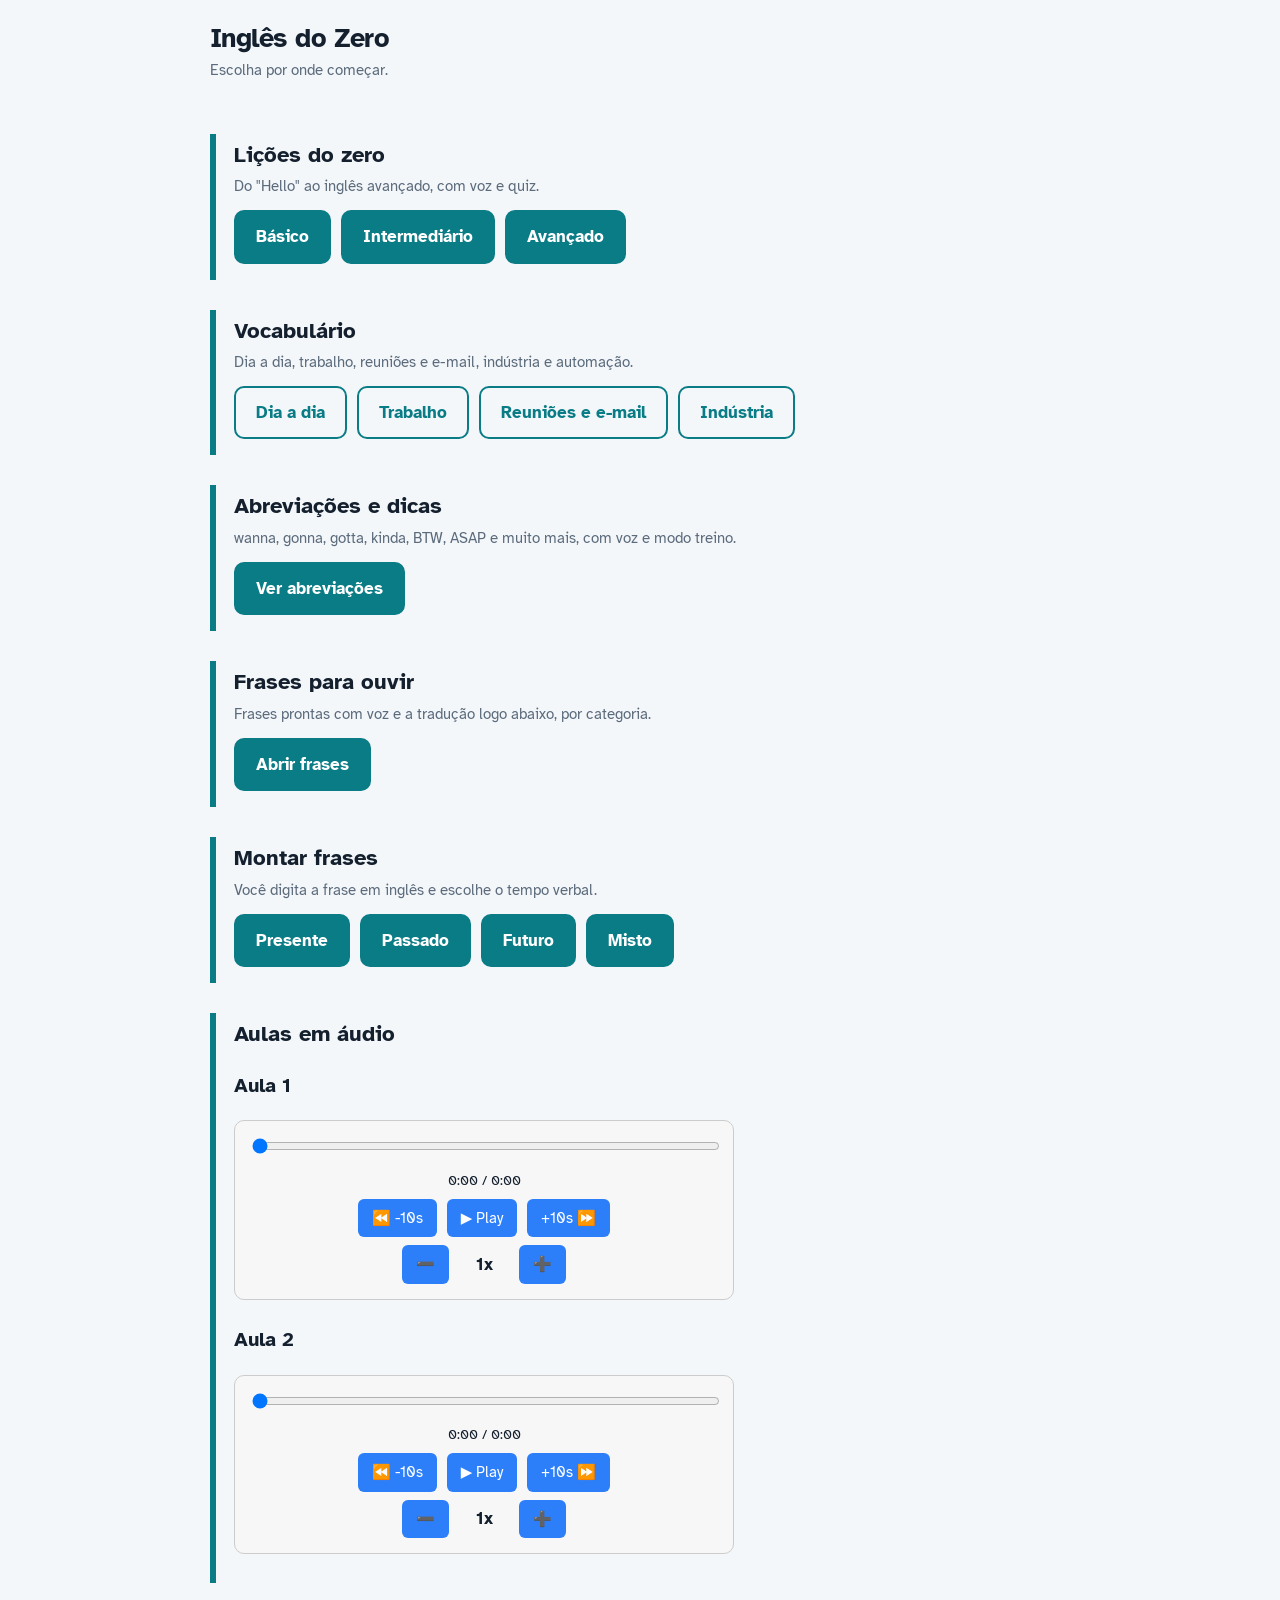
==== index.html @ e6527d2a "Update index.html" ====
<!doctype html>
<html lang="pt-BR">
<head>
<meta charset="utf-8">
<meta name="viewport" content="width=device-width, initial-scale=1, viewport-fit=cover">
<title>Inglês</title>
<link href="https://fonts.googleapis.com/css2?family=Atkinson+Hyperlegible:wght@400;700&display=swap" rel="stylesheet">
<link rel="stylesheet" href="ingles.css">
<style>
  .player {
    width: 100%;
    max-width: 500px;
    padding: 15px;
    margin-bottom: 25px;
    border: 1px solid #ccc;
    border-radius: 10px;
    background: #f7f7f7;
    box-sizing: border-box;
  }
  .player .progresso { width: 100%; cursor: pointer; }
  .player .tempo { text-align: center; margin: 8px 0; font-size: 14px; }
  .player .botoes, .player .velocidade {
    display: flex;
    justify-content: center;
    align-items: center;
    gap: 10px;
    margin-top: 8px;
  }
  .player button {
    padding: 8px 14px;
    border: none;
    border-radius: 6px;
    background: #2d7ff9;
    color: #fff;
    font-size: 15px;
    cursor: pointer;
  }
  .player button:hover { background: #1b63cc; }
  .player .vel { min-width: 50px; text-align: center; font-weight: bold; }
</style>
</head>
<body>
<header class="top"><div><h1>Inglês do Zero</h1><p class="sub">Escolha por onde começar.</p></div></header>
<div class="page">
  <section class="blk">
    <h2>Lições do zero</h2>
    <p class="sub">Do "Hello" ao inglês avançado, com voz e quiz.</p>
    <div class="bar">
      <a class="btn" href="ingles-do-zero.html#nivel0">Básico</a>
      <a class="btn" href="ingles-do-zero.html#nivel1">Intermediário</a>
      <a class="btn" href="ingles-do-zero.html#nivel2">Avançado</a>
    </div>
  </section>
  <section class="blk">
    <h2>Vocabulário</h2>
    <p class="sub">Dia a dia, trabalho, reuniões e e-mail, indústria e automação.</p>
    <div class="bar">
      <a class="btn alt" href="vocabulario.html#0">Dia a dia</a>
      <a class="btn alt" href="vocabulario.html#1">Trabalho</a>
      <a class="btn alt" href="vocabulario.html#2">Reuniões e e-mail</a>
      <a class="btn alt" href="vocabulario.html#3">Indústria</a>
    </div>
  </section>

  <section class="blk">
    <h2>Abreviações e dicas</h2>
    <p class="sub">wanna, gonna, gotta, kinda, BTW, ASAP e muito mais, com voz e modo treino.</p>
    <div class="bar"><a class="btn" href="abreviacoes.html">Ver abreviações</a></div>
  </section>

  <section class="blk">
    <h2>Frases para ouvir</h2>
    <p class="sub">Frases prontas com voz e a tradução logo abaixo, por categoria.</p>
    <div class="bar"><a class="btn" href="mil-frases.html">Abrir frases</a></div>
  </section>
  <section class="blk">
    <h2>Montar frases</h2>
    <p class="sub">Você digita a frase em inglês e escolhe o tempo verbal.</p>
    <div class="bar">
      <a class="btn" href="frases.html#presente">Presente</a>
      <a class="btn" href="frases.html#passado">Passado</a>
      <a class="btn" href="frases.html#futuro">Futuro</a>
      <a class="btn" href="frases.html#misto">Misto</a>
    </div>
  </section>

  <section class="blk">
    <h2>Aulas em áudio</h2>

    <h3>Aula 1</h3>
    <audio id="audio1" src="audios/aula1_leve.mp3" preload="metadata"></audio>
    <div class="player" data-audio="audio1">
      <input type="range" class="progresso" min="0" max="100" value="0" step="0.1">
      <div class="tempo"><span class="atual">0:00</span> / <span class="total">0:00</span></div>
      <div class="botoes">
        <button class="recuar">⏪ -10s</button>
        <button class="play">▶ Play</button>
        <button class="avancar">+10s ⏩</button>
      </div>
      <div class="velocidade">
        <button class="menos">➖</button>
        <span class="vel">1x</span>
        <button class="mais">➕</button>
      </div>
    </div>

    <h3>Aula 2</h3>
    <audio id="audio2" src="audios/aula2_leve.mp3" preload="metadata"></audio>
    <div class="player" data-audio="audio2">
      <input type="range" class="progresso" min="0" max="100" value="0" step="0.1">
      <div class="tempo"><span class="atual">0:00</span> / <span class="total">0:00</span></div>
      <div class="botoes">
        <button class="recuar">⏪ -10s</button>
        <button class="play">▶ Play</button>
        <button class="avancar">+10s ⏩</button>
      </div>
      <div class="velocidade">
        <button class="menos">➖</button>
        <span class="vel">1x</span>
        <button class="mais">➕</button>
      </div>
    </div>
  </section>
</div>

<script>
  function formatar(seg) {
    if (isNaN(seg)) return "0:00";
    const m = Math.floor(seg / 60);
    const s = Math.floor(seg % 60).toString().padStart(2, "0");
    return m + ":" + s;
  }

  document.querySelectorAll(".player").forEach(function (player) {
    const audio = document.getElementById(player.dataset.audio);
    const btnPlay = player.querySelector(".play");
    const btnRecuar = player.querySelector(".recuar");
    const btnAvancar = player.querySelector(".avancar");
    const btnMais = player.querySelector(".mais");
    const btnMenos = player.querySelector(".menos");
    const spanVel = player.querySelector(".vel");
    const barra = player.querySelector(".progresso");
    const spanAtual = player.querySelector(".atual");
    const spanTotal = player.querySelector(".total");

    // Play / Pause (pausa os outros áudios ao tocar este)
    btnPlay.addEventListener("click", function () {
      if (audio.paused) {
        document.querySelectorAll("audio").forEach(function (a) { if (a !== audio) a.pause(); });
        audio.play();
      } else {
        audio.pause();
      }
    });
    audio.addEventListener("play", function () { btnPlay.textContent = "⏸ Pause"; });
    audio.addEventListener("pause", function () { btnPlay.textContent = "▶ Play"; });

    // Recuar / Avançar 10 segundos
    btnRecuar.addEventListener("click", function () {
      audio.currentTime = Math.max(0, audio.currentTime - 10);
    });
    btnAvancar.addEventListener("click", function () {
      audio.currentTime = Math.min(audio.duration || 0, audio.currentTime + 10);
    });

    // Velocidade: 0.5x a 3x, de 0.25 em 0.25
    function mudarVelocidade(delta) {
      let nova = audio.playbackRate + delta;
      nova = Math.min(3, Math.max(0.5, nova));
      audio.playbackRate = nova;
      spanVel.textContent = parseFloat(nova.toFixed(2)) + "x";
    }
    btnMais.addEventListener("click", function () { mudarVelocidade(0.25); });
    btnMenos.addEventListener("click", function () { mudarVelocidade(-0.25); });

    // Barra de progresso e tempo
    audio.addEventListener("loadedmetadata", function () {
      spanTotal.textContent = formatar(audio.duration);
    });
    audio.addEventListener("timeupdate", function () {
      if (audio.duration) barra.value = (audio.currentTime / audio.duration) * 100;
      spanAtual.textContent = formatar(audio.currentTime);
    });
    barra.addEventListener("input", function () {
      if (audio.duration) audio.currentTime = (barra.value / 100) * audio.duration;
    });
  });
</script>
</body>
</html>
---- ingles.css ----
:root{--bg:#f4f7fa;--card:#fff;--ink:#14202e;--mute:#5b6b7c;--line:#d8e0e8;--acc:#0a7c86;--accw:#fff;--ok:#1d8a4e;--bad:#c0392b;--hl:#e3f3f4}
@media (prefers-color-scheme:dark){:root{--bg:#0f1720;--card:#18232f;--ink:#e8eef4;--mute:#9aabbb;--line:#2a3846;--acc:#3cc1cb;--accw:#06232a;--ok:#4cc27f;--bad:#ff7a6b;--hl:#183a40}}
*{box-sizing:border-box}
html{scroll-padding-top:env(safe-area-inset-top,0px)}
body{margin:0;padding-top:env(safe-area-inset-top,0px);padding-bottom:env(safe-area-inset-bottom,0px);background:var(--bg);color:var(--ink);font:17px/1.5 "Atkinson Hyperlegible",system-ui,sans-serif}
.top{max-width:900px;margin:auto;padding:18px 20px 6px;display:flex;flex-wrap:wrap;gap:12px;align-items:center;justify-content:space-between}
.page{max-width:900px;margin:auto;padding:8px 20px 40px}
h1{margin:0;font-size:1.7rem;letter-spacing:-.02em}
h2{margin:0 0 4px;font-size:1.4rem}
.sub{color:var(--mute);margin:0 0 8px;font-size:.95rem}
button,a{font:inherit;cursor:pointer;color:inherit}
:focus-visible{outline:3px solid var(--acc);outline-offset:2px}
.card{background:var(--card);border:1px solid var(--line);border-radius:14px;padding:22px}
.tog{display:inline-block;text-decoration:none;border:1px solid var(--line);background:var(--card);border-radius:999px;padding:8px 14px}
.tog[aria-pressed=true]{background:var(--acc);color:var(--accw);border-color:var(--acc)}
.btn{display:inline-block;text-decoration:none;border:2px solid var(--acc);background:var(--acc);color:var(--accw);padding:12px 20px;border-radius:10px;font-weight:700}
.btn.alt{background:none;color:var(--acc)}
.bar{display:flex;gap:10px;flex-wrap:wrap;margin:12px 0}
.row{display:flex;align-items:center;gap:14px;padding:12px 0;border-top:1px solid var(--line)}
.sp{flex:none;width:46px;height:46px;border-radius:50%;border:2px solid var(--acc);background:none;color:var(--acc);font-size:1.1rem}
.sp:hover{background:var(--acc);color:var(--accw)}
.en{font-size:1.3rem;font-weight:700}
.pt{color:var(--mute);font-size:.95rem}
.pr{color:var(--acc);font-size:.95rem}
.lnk{border:0;background:none;color:var(--acc);text-decoration:underline;padding:0}
.tip{background:var(--hl);border-left:4px solid var(--acc);padding:10px 14px;margin:14px 0;border-radius:0 8px 8px 0;font-size:.95rem}
.blk{border-left:6px solid var(--acc);padding:4px 0 4px 18px;margin:30px 0}
.big{font-size:2rem;font-weight:700;margin:14px 0}
input[type=text]{width:100%;font:inherit;font-size:1.15rem;padding:14px;border:2px solid var(--line);border-radius:10px;background:var(--bg);color:var(--ink)}
.fb{margin:14px 0;font-weight:700;min-height:1.5em}
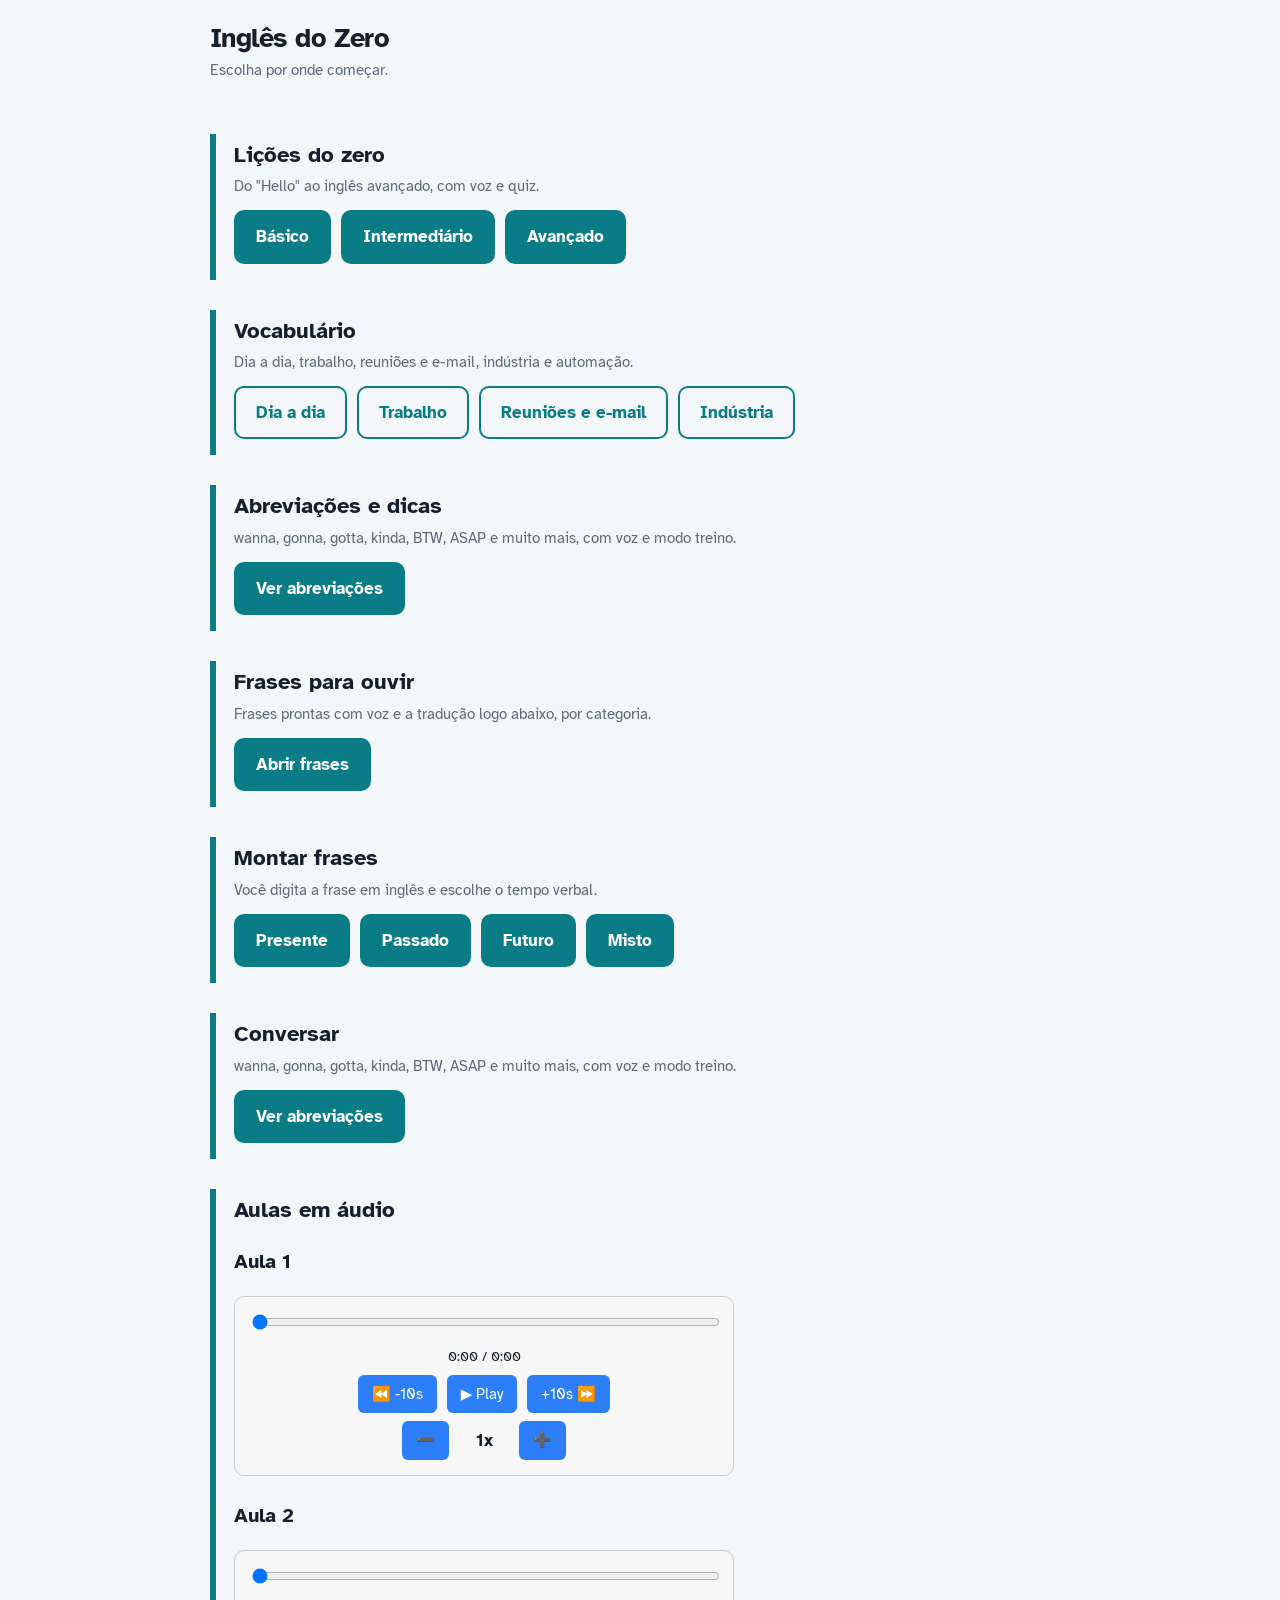
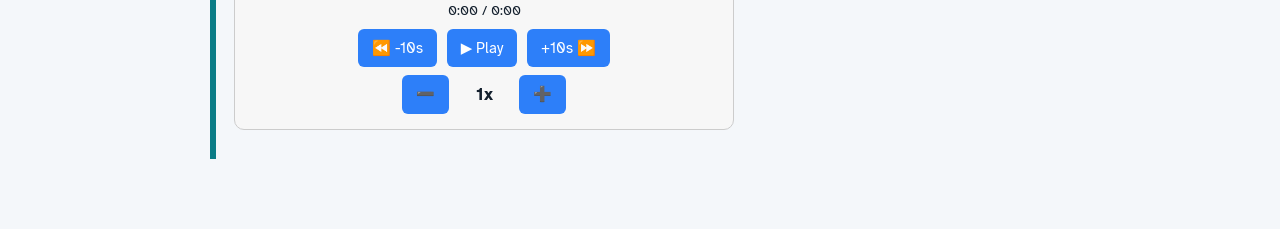
==== commit ba13c0bc: "Update index.html" ====
--- a/index.html
+++ b/index.html
@@ -82,6 +82,12 @@
       <a class="btn" href="frases.html#futuro">Futuro</a>
       <a class="btn" href="frases.html#misto">Misto</a>
     </div>
+  </section>
+
+    <section class="blk">
+    <h2>Conversar</h2>
+    <p class="sub">wanna, gonna, gotta, kinda, BTW, ASAP e muito mais, com voz e modo treino.</p>
+    <div class="bar"><a class="btn" href="conversa.html">Ver abreviações</a></div>
   </section>
 
   <section class="blk">
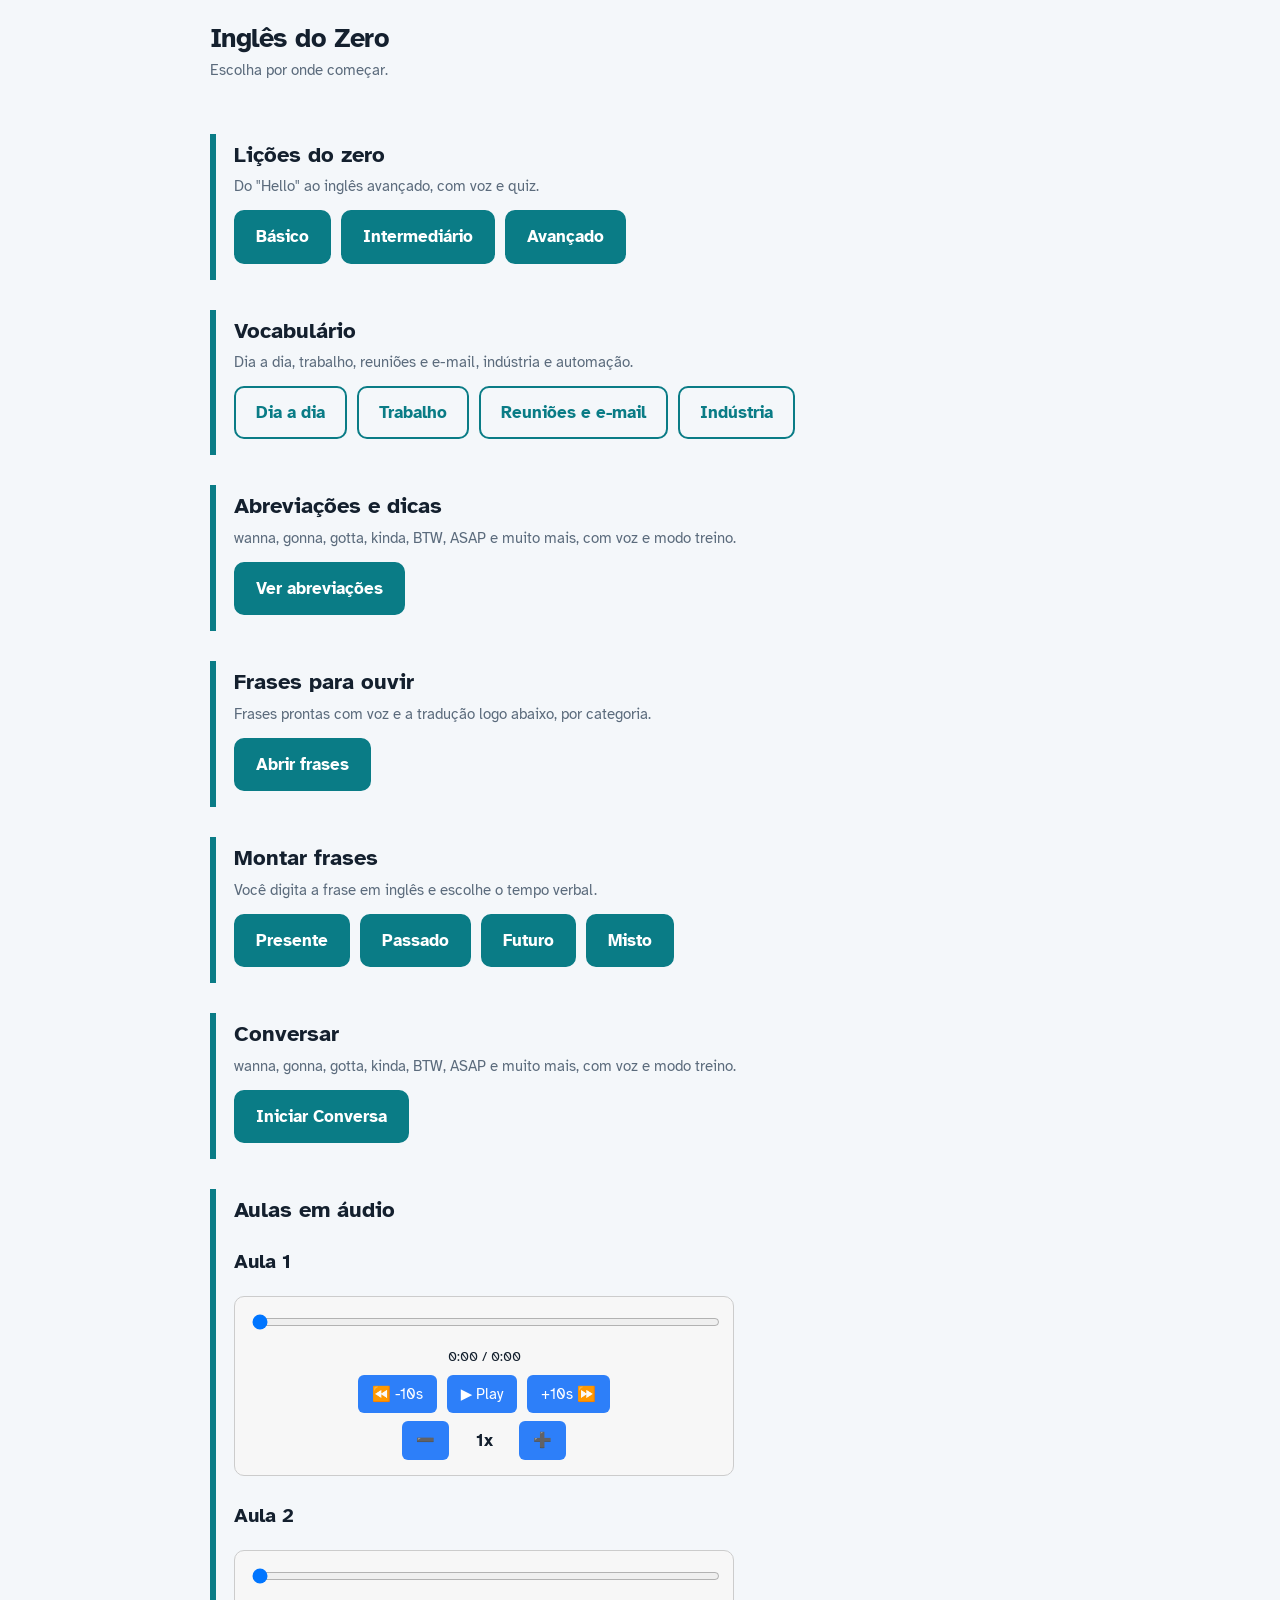
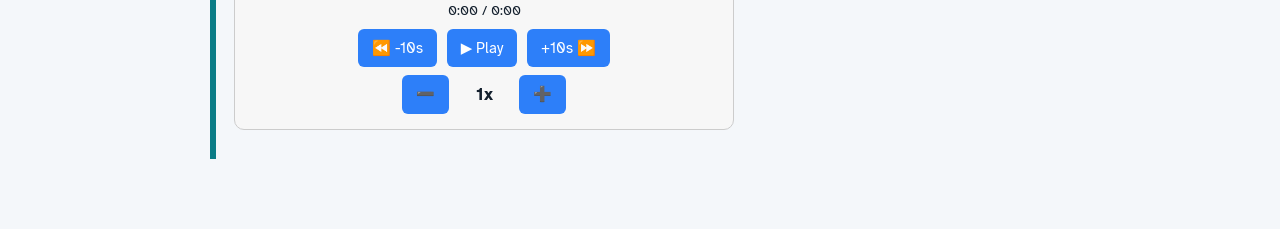
==== commit bd091d3f: "Update index.html" ====
--- a/index.html
+++ b/index.html
@@ -87,7 +87,7 @@
     <section class="blk">
     <h2>Conversar</h2>
     <p class="sub">wanna, gonna, gotta, kinda, BTW, ASAP e muito mais, com voz e modo treino.</p>
-    <div class="bar"><a class="btn" href="conversa.html">Ver abreviações</a></div>
+    <div class="bar"><a class="btn" href="conversa.html">Iniciar Conversa</a></div>
   </section>
 
   <section class="blk">
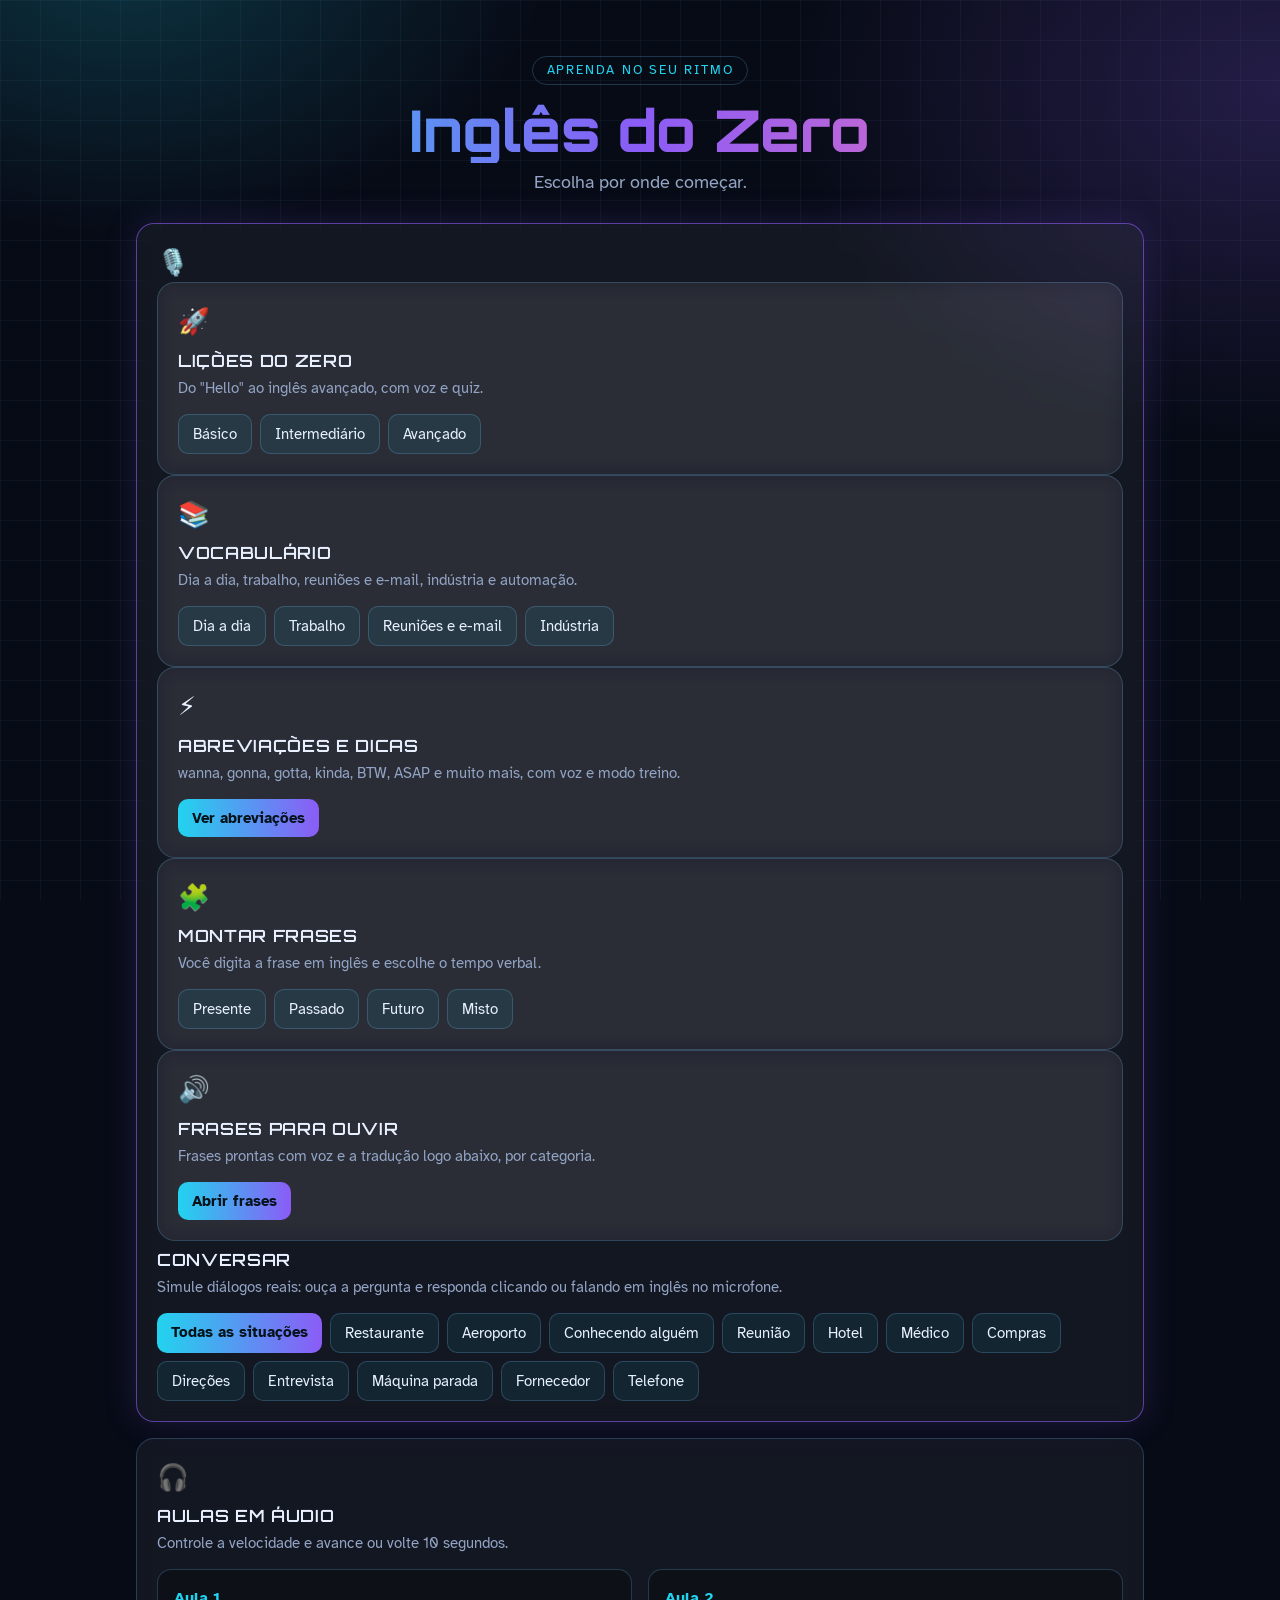
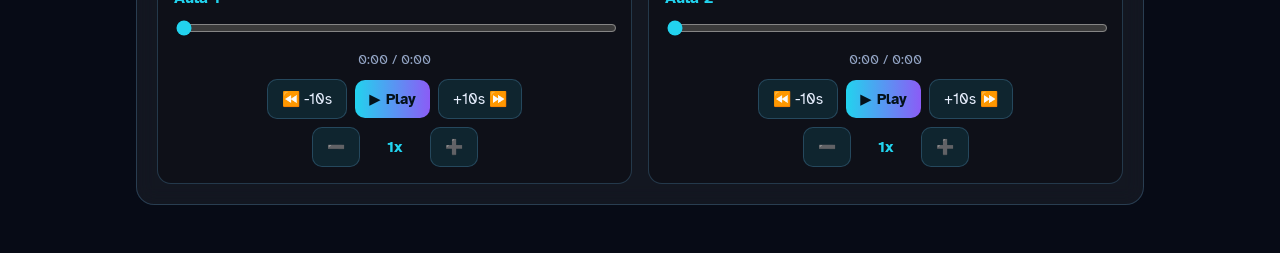
==== commit b21ca283: "Update index.html" ====
--- a/index.html
+++ b/index.html
@@ -3,189 +3,226 @@
 <head>
 <meta charset="utf-8">
 <meta name="viewport" content="width=device-width, initial-scale=1, viewport-fit=cover">
-<title>Inglês</title>
-<link href="https://fonts.googleapis.com/css2?family=Atkinson+Hyperlegible:wght@400;700&display=swap" rel="stylesheet">
-<link rel="stylesheet" href="ingles.css">
+<title>Inglês do Zero</title>
+<link href="https://fonts.googleapis.com/css2?family=Atkinson+Hyperlegible:wght@400;700&family=Orbitron:wght@600;800&display=swap" rel="stylesheet">
 <style>
-  .player {
-    width: 100%;
-    max-width: 500px;
-    padding: 15px;
-    margin-bottom: 25px;
-    border: 1px solid #ccc;
-    border-radius: 10px;
-    background: #f7f7f7;
-    box-sizing: border-box;
-  }
-  .player .progresso { width: 100%; cursor: pointer; }
-  .player .tempo { text-align: center; margin: 8px 0; font-size: 14px; }
-  .player .botoes, .player .velocidade {
-    display: flex;
-    justify-content: center;
-    align-items: center;
-    gap: 10px;
-    margin-top: 8px;
-  }
+  :root { --bg:#070b16; --glass:rgba(255,255,255,.05); --line:rgba(120,200,255,.22); --text:#e8f0ff; --muted:#93a4c4; --c1:#22d3ee; --c2:#8b5cf6; --c3:#f472b6; }
+  * { box-sizing: border-box; }
+  html, body { margin: 0; }
+  body {
+    font-family: "Atkinson Hyperlegible", system-ui, sans-serif; color: var(--text); line-height: 1.5;
+    background:
+      radial-gradient(600px 400px at 10% -5%, rgba(34,211,238,.20), transparent 70%),
+      radial-gradient(700px 500px at 100% 10%, rgba(139,92,246,.22), transparent 70%),
+      linear-gradient(rgba(120,200,255,.05) 1px, transparent 1px) 0 0/40px 40px,
+      linear-gradient(90deg, rgba(120,200,255,.05) 1px, transparent 1px) 0 0/40px 40px,
+      var(--bg);
+    background-attachment: fixed;
+    padding: env(safe-area-inset-top,0) 0 env(safe-area-inset-bottom,0);
+  }
+  .wrap { max-width: 1040px; margin: 0 auto; padding: 20px 16px 48px; }
+  .hero { text-align: center; padding: 36px 0 28px; }
+  .tag { display: inline-block; padding: 4px 14px; border: 1px solid var(--line); border-radius: 99px; color: var(--c1); font-size: .8rem; letter-spacing: .14em; text-transform: uppercase; }
+  h1 { font-family: Orbitron, sans-serif; font-weight: 800; font-size: clamp(2rem, 7vw, 3.6rem); margin: 14px 0 6px; line-height: 1.1;
+       background: linear-gradient(90deg, var(--c1), var(--c2), var(--c3)); -webkit-background-clip: text; background-clip: text; color: transparent; }
+  .hero p { margin: 0; color: var(--muted); font-size: 1.1rem; }
+
+  .grid { display: grid; gap: 16px; grid-template-columns: repeat(auto-fit, minmax(280px, 1fr)); }
+  .card {
+    position: relative; padding: 20px; border-radius: 18px; border: 1px solid var(--line);
+    background: var(--glass); backdrop-filter: blur(10px); -webkit-backdrop-filter: blur(10px);
+    transition: transform .2s, border-color .2s, box-shadow .2s;
+  }
+  .card:hover { transform: translateY(-3px); border-color: var(--c1); box-shadow: 0 0 28px rgba(34,211,238,.18); }
+  .card.wide { grid-column: 1 / -1; }
+  .card.feat { border-color: rgba(139,92,246,.6); box-shadow: 0 0 34px rgba(139,92,246,.18); }
+  .ico { font-size: 1.6rem; }
+  h2 { font-family: Orbitron, sans-serif; font-weight: 600; font-size: 1.05rem; letter-spacing: .04em; margin: 6px 0 4px; }
+  .sub { margin: 0 0 14px; color: var(--muted); font-size: .95rem; }
+  .chips { display: flex; flex-wrap: wrap; gap: 8px; }
+  .chip {
+    padding: 8px 14px; border-radius: 10px; text-decoration: none; color: var(--text); font-size: .92rem;
+    border: 1px solid var(--line); background: rgba(34,211,238,.08); transition: background .2s, color .2s;
+  }
+  .chip:hover { background: var(--c1); color: #04121a; }
+  .chip.main { background: linear-gradient(90deg, var(--c1), var(--c2)); border: none; color: #04121a; font-weight: 700; }
+  a:focus-visible, button:focus-visible { outline: 3px solid var(--c1); outline-offset: 2px; }
+
+  .players { display: grid; gap: 16px; grid-template-columns: repeat(auto-fit, minmax(280px, 1fr)); }
+  .player { padding: 16px; border-radius: 14px; border: 1px solid var(--line); background: rgba(0,0,0,.25); }
+  .player h3 { margin: 0 0 8px; font-size: 1rem; color: var(--c1); }
+  .player .progresso { width: 100%; accent-color: var(--c1); cursor: pointer; }
+  .player .tempo { text-align: center; margin: 6px 0; font-size: .9rem; color: var(--muted); }
+  .player .botoes, .player .velocidade { display: flex; justify-content: center; align-items: center; gap: 8px; margin-top: 8px; flex-wrap: wrap; }
   .player button {
-    padding: 8px 14px;
-    border: none;
-    border-radius: 6px;
-    background: #2d7ff9;
-    color: #fff;
-    font-size: 15px;
-    cursor: pointer;
-  }
-  .player button:hover { background: #1b63cc; }
-  .player .vel { min-width: 50px; text-align: center; font-weight: bold; }
+    padding: 8px 14px; border-radius: 10px; border: 1px solid var(--line); background: rgba(34,211,238,.1);
+    color: var(--text); font: inherit; font-size: .92rem; cursor: pointer;
+  }
+  .player button:hover { background: var(--c1); color: #04121a; }
+  .player .play { background: linear-gradient(90deg, var(--c1), var(--c2)); border: none; color: #04121a; font-weight: 700; }
+  .player .vel { min-width: 54px; text-align: center; font-weight: 700; color: var(--c1); }
+  @media (prefers-reduced-motion: reduce) { .card { transition: none; } }
 </style>
 </head>
 <body>
-<header class="top"><div><h1>Inglês do Zero</h1><p class="sub">Escolha por onde começar.</p></div></header>
-<div class="page">
-  <section class="blk">
-    <h2>Lições do zero</h2>
-    <p class="sub">Do "Hello" ao inglês avançado, com voz e quiz.</p>
-    <div class="bar">
-      <a class="btn" href="ingles-do-zero.html#nivel0">Básico</a>
-      <a class="btn" href="ingles-do-zero.html#nivel1">Intermediário</a>
-      <a class="btn" href="ingles-do-zero.html#nivel2">Avançado</a>
-    </div>
-  </section>
-  <section class="blk">
-    <h2>Vocabulário</h2>
-    <p class="sub">Dia a dia, trabalho, reuniões e e-mail, indústria e automação.</p>
-    <div class="bar">
-      <a class="btn alt" href="vocabulario.html#0">Dia a dia</a>
-      <a class="btn alt" href="vocabulario.html#1">Trabalho</a>
-      <a class="btn alt" href="vocabulario.html#2">Reuniões e e-mail</a>
-      <a class="btn alt" href="vocabulario.html#3">Indústria</a>
-    </div>
-  </section>
-
-  <section class="blk">
-    <h2>Abreviações e dicas</h2>
-    <p class="sub">wanna, gonna, gotta, kinda, BTW, ASAP e muito mais, com voz e modo treino.</p>
-    <div class="bar"><a class="btn" href="abreviacoes.html">Ver abreviações</a></div>
-  </section>
-
-  <section class="blk">
-    <h2>Frases para ouvir</h2>
-    <p class="sub">Frases prontas com voz e a tradução logo abaixo, por categoria.</p>
-    <div class="bar"><a class="btn" href="mil-frases.html">Abrir frases</a></div>
-  </section>
-  <section class="blk">
-    <h2>Montar frases</h2>
-    <p class="sub">Você digita a frase em inglês e escolhe o tempo verbal.</p>
-    <div class="bar">
-      <a class="btn" href="frases.html#presente">Presente</a>
-      <a class="btn" href="frases.html#passado">Passado</a>
-      <a class="btn" href="frases.html#futuro">Futuro</a>
-      <a class="btn" href="frases.html#misto">Misto</a>
-    </div>
-  </section>
-
-    <section class="blk">
-    <h2>Conversar</h2>
-    <p class="sub">wanna, gonna, gotta, kinda, BTW, ASAP e muito mais, com voz e modo treino.</p>
-    <div class="bar"><a class="btn" href="conversa.html">Iniciar Conversa</a></div>
-  </section>
-
-  <section class="blk">
-    <h2>Aulas em áudio</h2>
-
-    <h3>Aula 1</h3>
-    <audio id="audio1" src="audios/aula1_leve.mp3" preload="metadata"></audio>
-    <div class="player" data-audio="audio1">
-      <input type="range" class="progresso" min="0" max="100" value="0" step="0.1">
-      <div class="tempo"><span class="atual">0:00</span> / <span class="total">0:00</span></div>
-      <div class="botoes">
-        <button class="recuar">⏪ -10s</button>
-        <button class="play">▶ Play</button>
-        <button class="avancar">+10s ⏩</button>
-      </div>
-      <div class="velocidade">
-        <button class="menos">➖</button>
-        <span class="vel">1x</span>
-        <button class="mais">➕</button>
-      </div>
-    </div>
-
-    <h3>Aula 2</h3>
-    <audio id="audio2" src="audios/aula2_leve.mp3" preload="metadata"></audio>
-    <div class="player" data-audio="audio2">
-      <input type="range" class="progresso" min="0" max="100" value="0" step="0.1">
-      <div class="tempo"><span class="atual">0:00</span> / <span class="total">0:00</span></div>
-      <div class="botoes">
-        <button class="recuar">⏪ -10s</button>
-        <button class="play">▶ Play</button>
-        <button class="avancar">+10s ⏩</button>
-      </div>
-      <div class="velocidade">
-        <button class="menos">➖</button>
-        <span class="vel">1x</span>
-        <button class="mais">➕</button>
-      </div>
-    </div>
-  </section>
+<div class="wrap">
+  <header class="hero">
+    <span class="tag">Aprenda no seu ritmo</span>
+    <h1>Inglês do Zero</h1>
+    <p>Escolha por onde começar.</p>
+  </header>
+
+  <main class="grid">
+    <section class="card feat wide">
+      <div class="ico">🎙️</div>
+    <section class="card">
+      <div class="ico">🚀</div>
+      <h2>LIÇÕES DO ZERO</h2>
+      <p class="sub">Do "Hello" ao inglês avançado, com voz e quiz.</p>
+      <div class="chips">
+        <a class="chip" href="ingles-do-zero.html#nivel0">Básico</a>
+        <a class="chip" href="ingles-do-zero.html#nivel1">Intermediário</a>
+        <a class="chip" href="ingles-do-zero.html#nivel2">Avançado</a>
+      </div>
+    </section>
+
+    <section class="card">
+      <div class="ico">📚</div>
+      <h2>VOCABULÁRIO</h2>
+      <p class="sub">Dia a dia, trabalho, reuniões e e-mail, indústria e automação.</p>
+      <div class="chips">
+        <a class="chip" href="vocabulario.html#0">Dia a dia</a>
+        <a class="chip" href="vocabulario.html#1">Trabalho</a>
+        <a class="chip" href="vocabulario.html#2">Reuniões e e-mail</a>
+        <a class="chip" href="vocabulario.html#3">Indústria</a>
+      </div>
+    </section>
+
+    <section class="card">
+      <div class="ico">⚡</div>
+      <h2>ABREVIAÇÕES E DICAS</h2>
+      <p class="sub">wanna, gonna, gotta, kinda, BTW, ASAP e muito mais, com voz e modo treino.</p>
+      <div class="chips"><a class="chip main" href="abreviacoes.html">Ver abreviações</a></div>
+    </section>
+
+
+     <section class="card">
+      <div class="ico">🧩</div>
+      <h2>MONTAR FRASES</h2>
+      <p class="sub">Você digita a frase em inglês e escolhe o tempo verbal.</p>
+      <div class="chips">
+        <a class="chip" href="frases.html#presente">Presente</a>
+        <a class="chip" href="frases.html#passado">Passado</a>
+        <a class="chip" href="frases.html#futuro">Futuro</a>
+        <a class="chip" href="frases.html#misto">Misto</a>
+      </div>
+    </section>
+
+
+    <section class="card">
+      <div class="ico">🔊</div>
+      <h2>FRASES PARA OUVIR</h2>
+      <p class="sub">Frases prontas com voz e a tradução logo abaixo, por categoria.</p>
+      <div class="chips"><a class="chip main" href="mil-frases.html">Abrir frases</a></div>
+    </section>
+
+
+    <h2>CONVERSAR</h2>
+      <p class="sub">Simule diálogos reais: ouça a pergunta e responda clicando ou falando em inglês no microfone.</p>
+      <div class="chips">
+        <a class="chip main" href="conversa.html">Todas as situações</a>
+        <a class="chip" href="conversa.html#0">Restaurante</a>
+        <a class="chip" href="conversa.html#1">Aeroporto</a>
+        <a class="chip" href="conversa.html#2">Conhecendo alguém</a>
+        <a class="chip" href="conversa.html#3">Reunião</a>
+        <a class="chip" href="conversa.html#4">Hotel</a>
+        <a class="chip" href="conversa.html#5">Médico</a>
+        <a class="chip" href="conversa.html#6">Compras</a>
+        <a class="chip" href="conversa.html#7">Direções</a>
+        <a class="chip" href="conversa.html#8">Entrevista</a>
+        <a class="chip" href="conversa.html#9">Máquina parada</a>
+        <a class="chip" href="conversa.html#10">Fornecedor</a>
+        <a class="chip" href="conversa.html#11">Telefone</a>
+      </div>
+    </section>
+
+    <section class="card wide">
+      <div class="ico">🎧</div>
+      <h2>AULAS EM ÁUDIO</h2>
+      <p class="sub">Controle a velocidade e avance ou volte 10 segundos.</p>
+      <div class="players">
+        <div class="player" data-audio="audio1">
+          <h3>Aula 1</h3>
+          <audio id="audio1" src="audios/aula1_leve.mp3" preload="metadata"></audio>
+          <input type="range" class="progresso" min="0" max="100" value="0" step="0.1" aria-label="Progresso da aula 1">
+          <div class="tempo"><span class="atual">0:00</span> / <span class="total">0:00</span></div>
+          <div class="botoes">
+            <button class="recuar">⏪ -10s</button>
+            <button class="play">▶ Play</button>
+            <button class="avancar">+10s ⏩</button>
+          </div>
+          <div class="velocidade">
+            <button class="menos" aria-label="Diminuir velocidade">➖</button>
+            <span class="vel">1x</span>
+            <button class="mais" aria-label="Aumentar velocidade">➕</button>
+          </div>
+        </div>
+        <div class="player" data-audio="audio2">
+          <h3>Aula 2</h3>
+          <audio id="audio2" src="audios/aula2_leve.mp3" preload="metadata"></audio>
+          <input type="range" class="progresso" min="0" max="100" value="0" step="0.1" aria-label="Progresso da aula 2">
+          <div class="tempo"><span class="atual">0:00</span> / <span class="total">0:00</span></div>
+          <div class="botoes">
+            <button class="recuar">⏪ -10s</button>
+            <button class="play">▶ Play</button>
+            <button class="avancar">+10s ⏩</button>
+          </div>
+          <div class="velocidade">
+            <button class="menos" aria-label="Diminuir velocidade">➖</button>
+            <span class="vel">1x</span>
+            <button class="mais" aria-label="Aumentar velocidade">➕</button>
+          </div>
+        </div>
+      </div>
+    </section>
+  </main>
 </div>
 
 <script>
   function formatar(seg) {
     if (isNaN(seg)) return "0:00";
-    const m = Math.floor(seg / 60);
-    const s = Math.floor(seg % 60).toString().padStart(2, "0");
+    var m = Math.floor(seg / 60), s = Math.floor(seg % 60).toString().padStart(2, "0");
     return m + ":" + s;
   }
-
-  document.querySelectorAll(".player").forEach(function (player) {
-    const audio = document.getElementById(player.dataset.audio);
-    const btnPlay = player.querySelector(".play");
-    const btnRecuar = player.querySelector(".recuar");
-    const btnAvancar = player.querySelector(".avancar");
-    const btnMais = player.querySelector(".mais");
-    const btnMenos = player.querySelector(".menos");
-    const spanVel = player.querySelector(".vel");
-    const barra = player.querySelector(".progresso");
-    const spanAtual = player.querySelector(".atual");
-    const spanTotal = player.querySelector(".total");
-
-    // Play / Pause (pausa os outros áudios ao tocar este)
-    btnPlay.addEventListener("click", function () {
+  document.querySelectorAll(".player").forEach(function (p) {
+    var audio = document.getElementById(p.dataset.audio);
+    var q = function (c) { return p.querySelector(c); };
+    var play = q(".play"), barra = q(".progresso"), vel = q(".vel");
+
+    play.addEventListener("click", function () {
       if (audio.paused) {
         document.querySelectorAll("audio").forEach(function (a) { if (a !== audio) a.pause(); });
         audio.play();
-      } else {
-        audio.pause();
-      }
+      } else { audio.pause(); }
     });
-    audio.addEventListener("play", function () { btnPlay.textContent = "⏸ Pause"; });
-    audio.addEventListener("pause", function () { btnPlay.textContent = "▶ Play"; });
-
-    // Recuar / Avançar 10 segundos
-    btnRecuar.addEventListener("click", function () {
-      audio.currentTime = Math.max(0, audio.currentTime - 10);
-    });
-    btnAvancar.addEventListener("click", function () {
-      audio.currentTime = Math.min(audio.duration || 0, audio.currentTime + 10);
-    });
-
-    // Velocidade: 0.5x a 3x, de 0.25 em 0.25
-    function mudarVelocidade(delta) {
-      let nova = audio.playbackRate + delta;
-      nova = Math.min(3, Math.max(0.5, nova));
-      audio.playbackRate = nova;
-      spanVel.textContent = parseFloat(nova.toFixed(2)) + "x";
+    audio.addEventListener("play", function () { play.textContent = "⏸ Pause"; });
+    audio.addEventListener("pause", function () { play.textContent = "▶ Play"; });
+
+    q(".recuar").addEventListener("click", function () { audio.currentTime = Math.max(0, audio.currentTime - 10); });
+    q(".avancar").addEventListener("click", function () { audio.currentTime = Math.min(audio.duration || 0, audio.currentTime + 10); });
+
+    function mudar(d) {
+      var n = Math.min(3, Math.max(0.5, audio.playbackRate + d));
+      audio.playbackRate = n;
+      vel.textContent = parseFloat(n.toFixed(2)) + "x";
     }
-    btnMais.addEventListener("click", function () { mudarVelocidade(0.25); });
-    btnMenos.addEventListener("click", function () { mudarVelocidade(-0.25); });
-
-    // Barra de progresso e tempo
-    audio.addEventListener("loadedmetadata", function () {
-      spanTotal.textContent = formatar(audio.duration);
-    });
+    q(".mais").addEventListener("click", function () { mudar(0.25); });
+    q(".menos").addEventListener("click", function () { mudar(-0.25); });
+
+    audio.addEventListener("loadedmetadata", function () { q(".total").textContent = formatar(audio.duration); });
     audio.addEventListener("timeupdate", function () {
       if (audio.duration) barra.value = (audio.currentTime / audio.duration) * 100;
-      spanAtual.textContent = formatar(audio.currentTime);
+      q(".atual").textContent = formatar(audio.currentTime);
     });
     barra.addEventListener("input", function () {
       if (audio.duration) audio.currentTime = (barra.value / 100) * audio.duration;
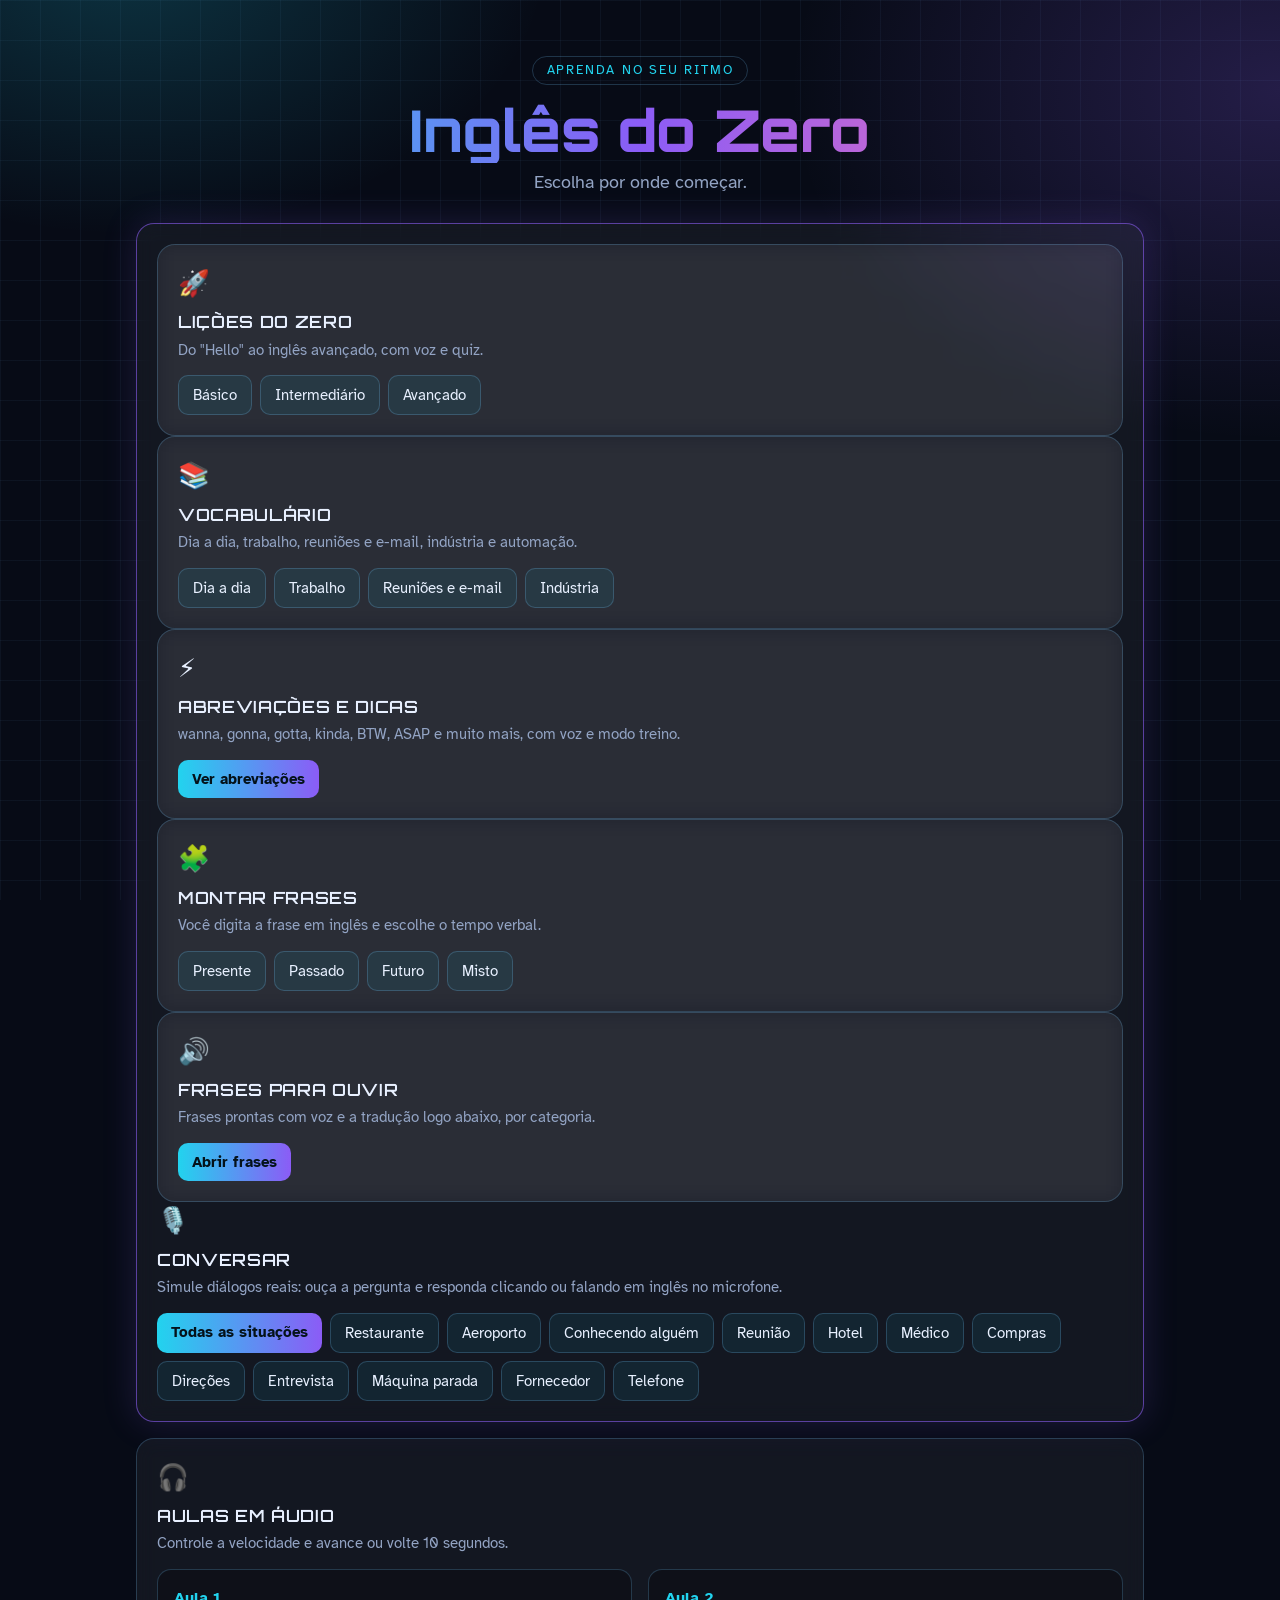
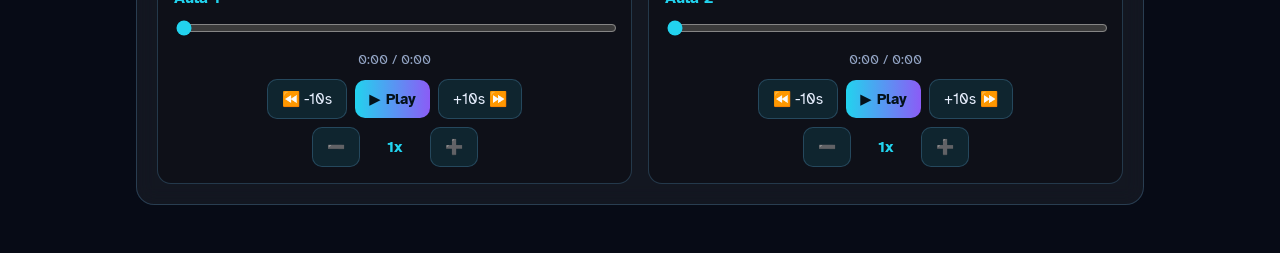
==== commit 45e0323c: "Update index.html" ====
--- a/index.html
+++ b/index.html
@@ -74,7 +74,6 @@
 
   <main class="grid">
     <section class="card feat wide">
-      <div class="ico">🎙️</div>
     <section class="card">
       <div class="ico">🚀</div>
       <h2>LIÇÕES DO ZERO</h2>
@@ -126,7 +125,7 @@
       <div class="chips"><a class="chip main" href="mil-frases.html">Abrir frases</a></div>
     </section>
 
-
+     <div class="ico">🎙️</div>
     <h2>CONVERSAR</h2>
       <p class="sub">Simule diálogos reais: ouça a pergunta e responda clicando ou falando em inglês no microfone.</p>
       <div class="chips">
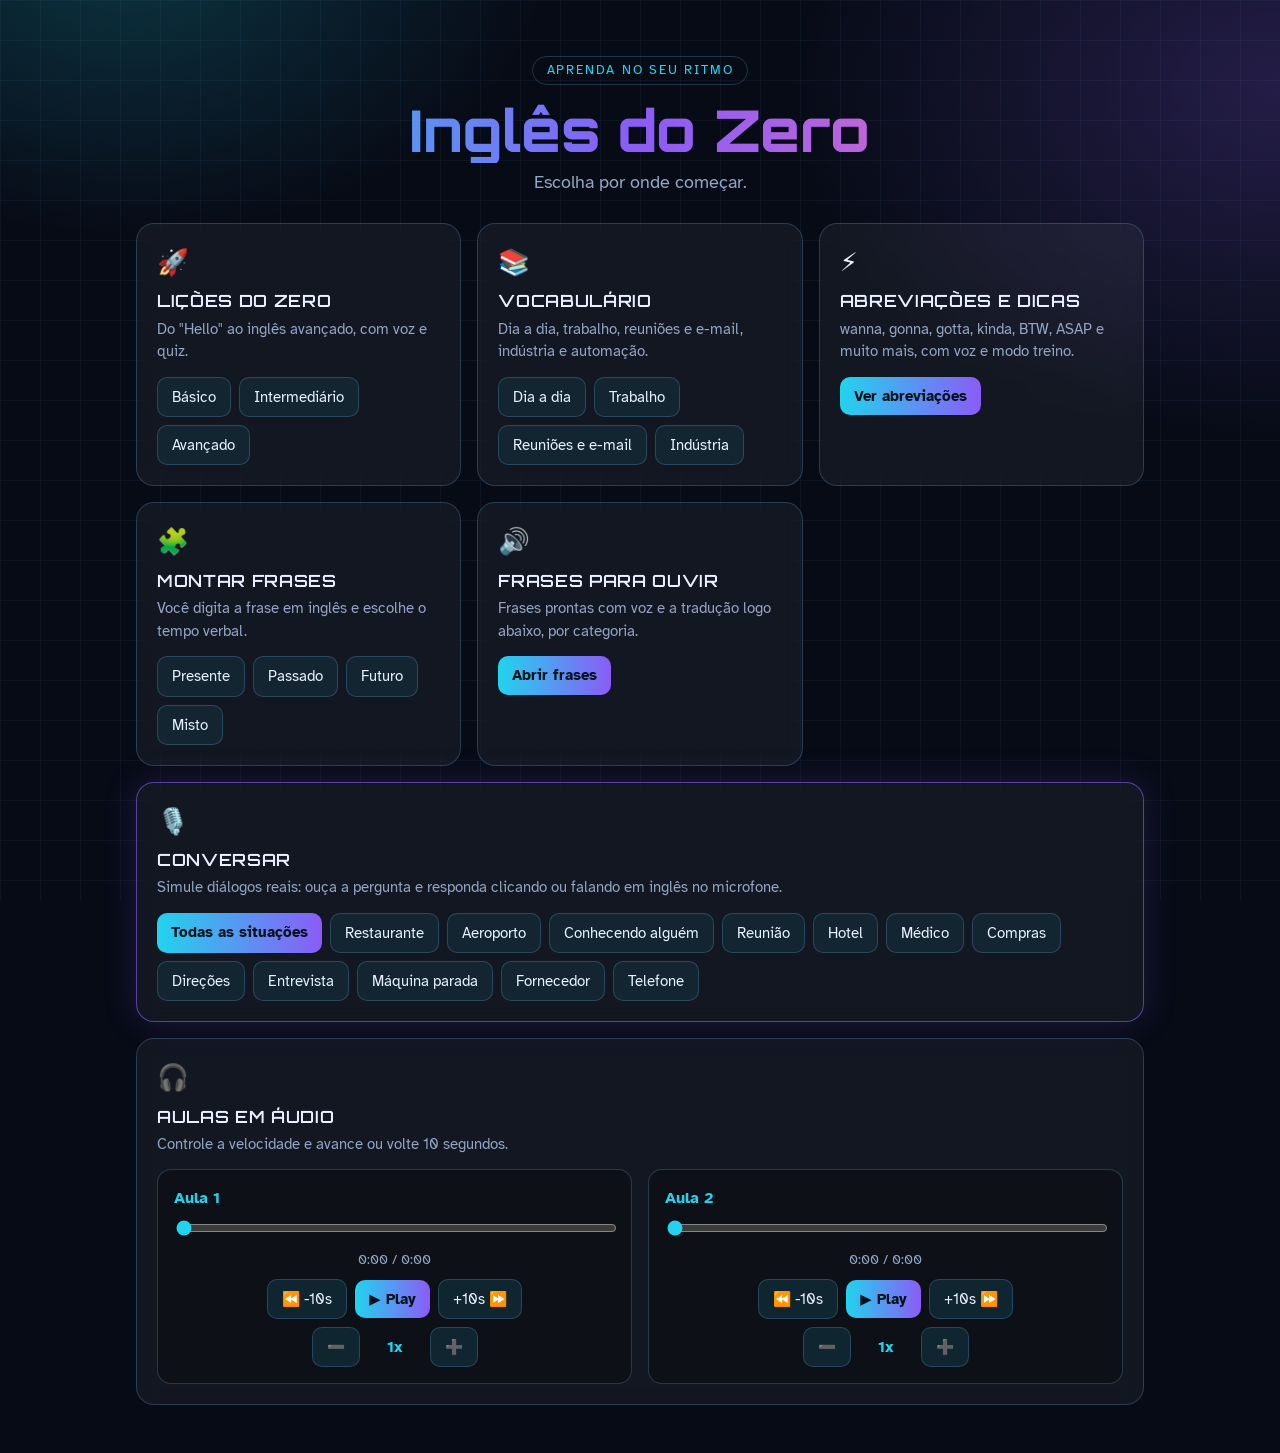
==== commit 54d94be1: "Reorganize sections in index.html layout" ====
--- a/index.html
+++ b/index.html
@@ -73,8 +73,7 @@
   </header>
 
   <main class="grid">
-    <section class="card feat wide">
-    <section class="card">
+      <section class="card">
       <div class="ico">🚀</div>
       <h2>LIÇÕES DO ZERO</h2>
       <p class="sub">Do "Hello" ao inglês avançado, com voz e quiz.</p>
@@ -124,8 +123,9 @@
       <p class="sub">Frases prontas com voz e a tradução logo abaixo, por categoria.</p>
       <div class="chips"><a class="chip main" href="mil-frases.html">Abrir frases</a></div>
     </section>
-
-     <div class="ico">🎙️</div>
+    
+  <section class="card feat wide">
+    <div class="ico">🎙️</div>
     <h2>CONVERSAR</h2>
       <p class="sub">Simule diálogos reais: ouça a pergunta e responda clicando ou falando em inglês no microfone.</p>
       <div class="chips">
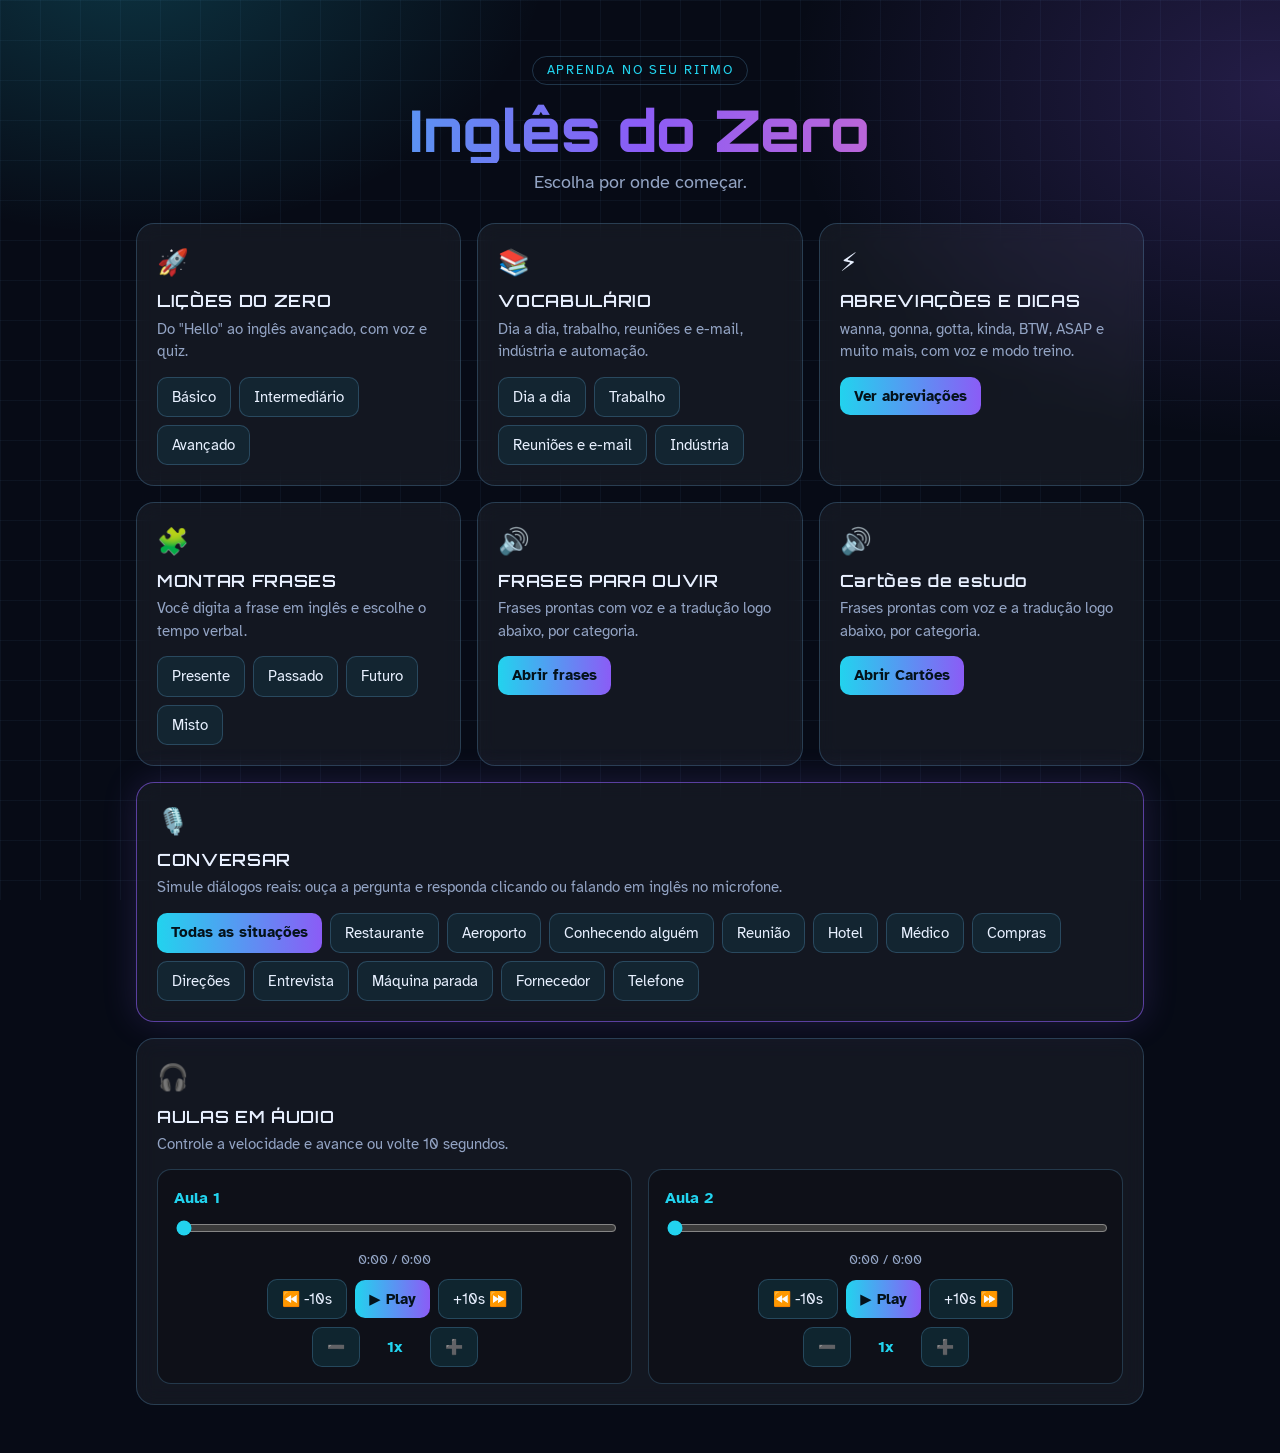
==== commit 8d2811ec: "Update index.html" ====
--- a/index.html
+++ b/index.html
@@ -123,6 +123,15 @@
       <p class="sub">Frases prontas com voz e a tradução logo abaixo, por categoria.</p>
       <div class="chips"><a class="chip main" href="mil-frases.html">Abrir frases</a></div>
     </section>
+
+
+      <section class="card">
+      <div class="ico">🔊</div>
+      <h2>Cartões de estudo</h2>
+      <p class="sub">Frases prontas com voz e a tradução logo abaixo, por categoria.</p>
+      <div class="chips"><a class="chip main" href="mil-frases.html">Abrir Cartões</a></div>
+     </section>
+    
     
   <section class="card feat wide">
     <div class="ico">🎙️</div>
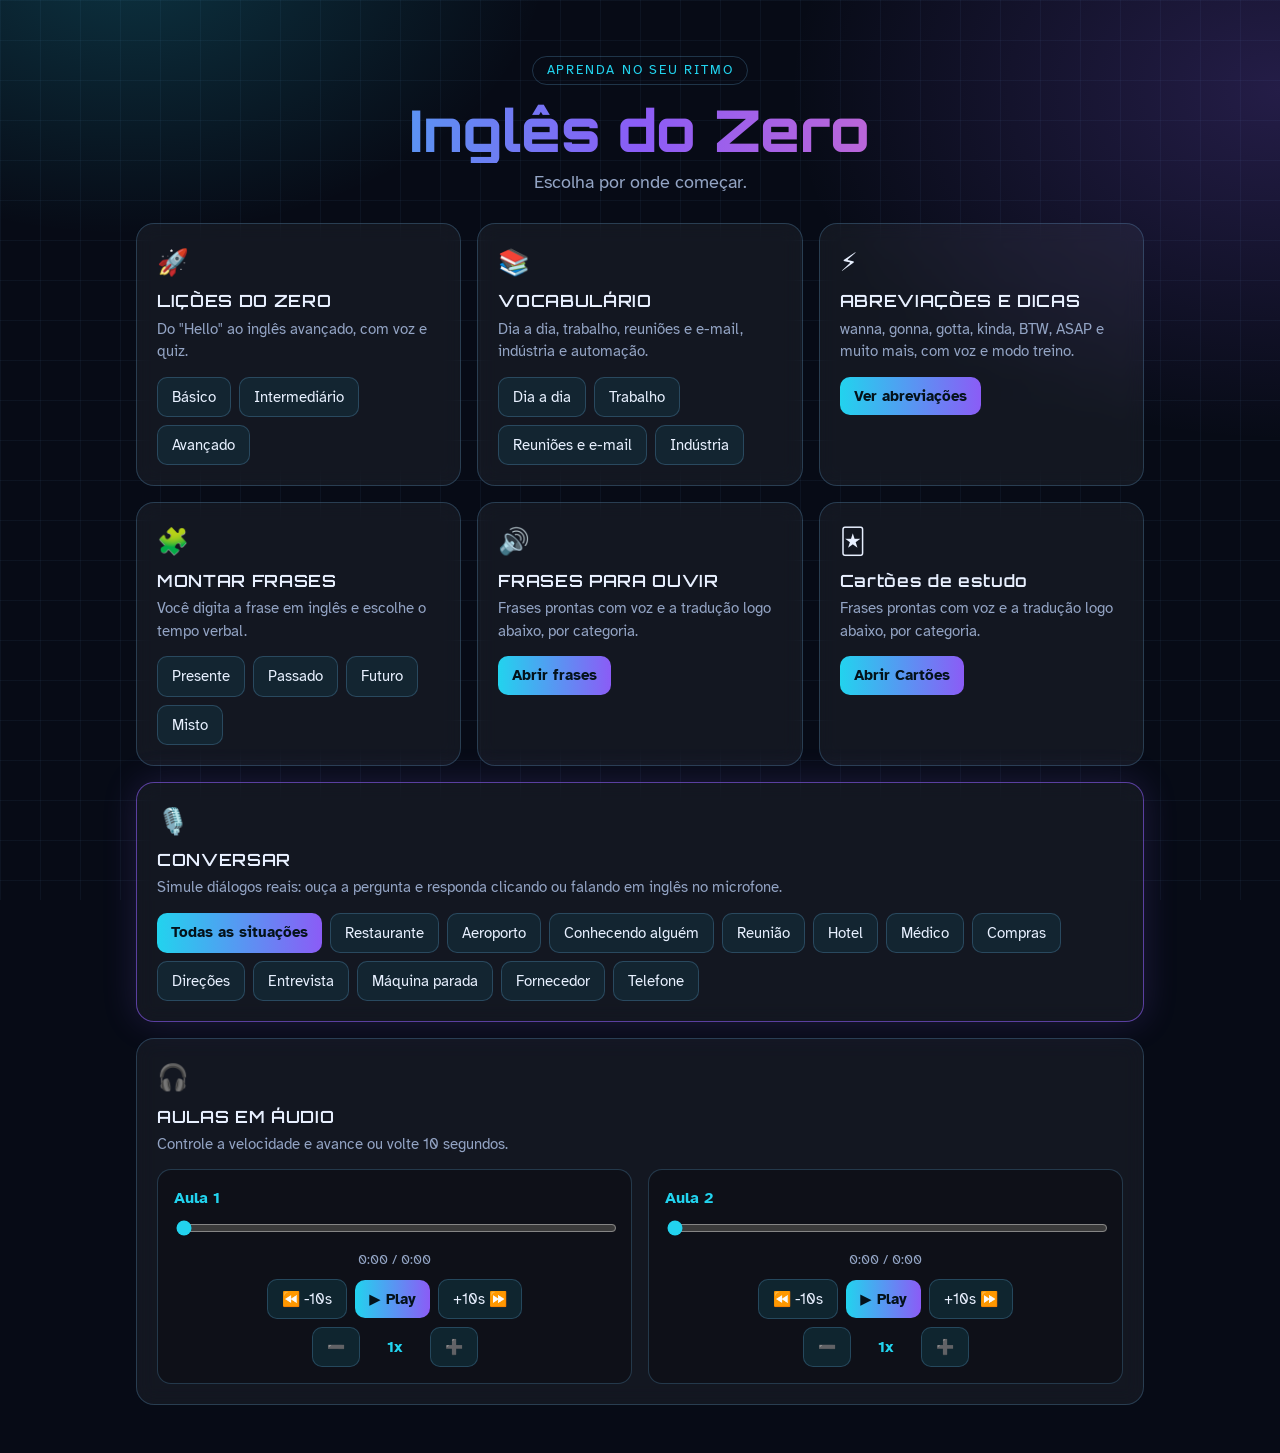
==== commit d4365cc7: "Update index.html" ====
--- a/index.html
+++ b/index.html
@@ -126,10 +126,10 @@
 
 
       <section class="card">
-      <div class="ico">🔊</div>
+      <div class="ico">🃏</div>
       <h2>Cartões de estudo</h2>
       <p class="sub">Frases prontas com voz e a tradução logo abaixo, por categoria.</p>
-      <div class="chips"><a class="chip main" href="mil-frases.html">Abrir Cartões</a></div>
+      <div class="chips"><a class="chip main" href="cartoes.html">Abrir Cartões</a></div>
      </section>
     
     
